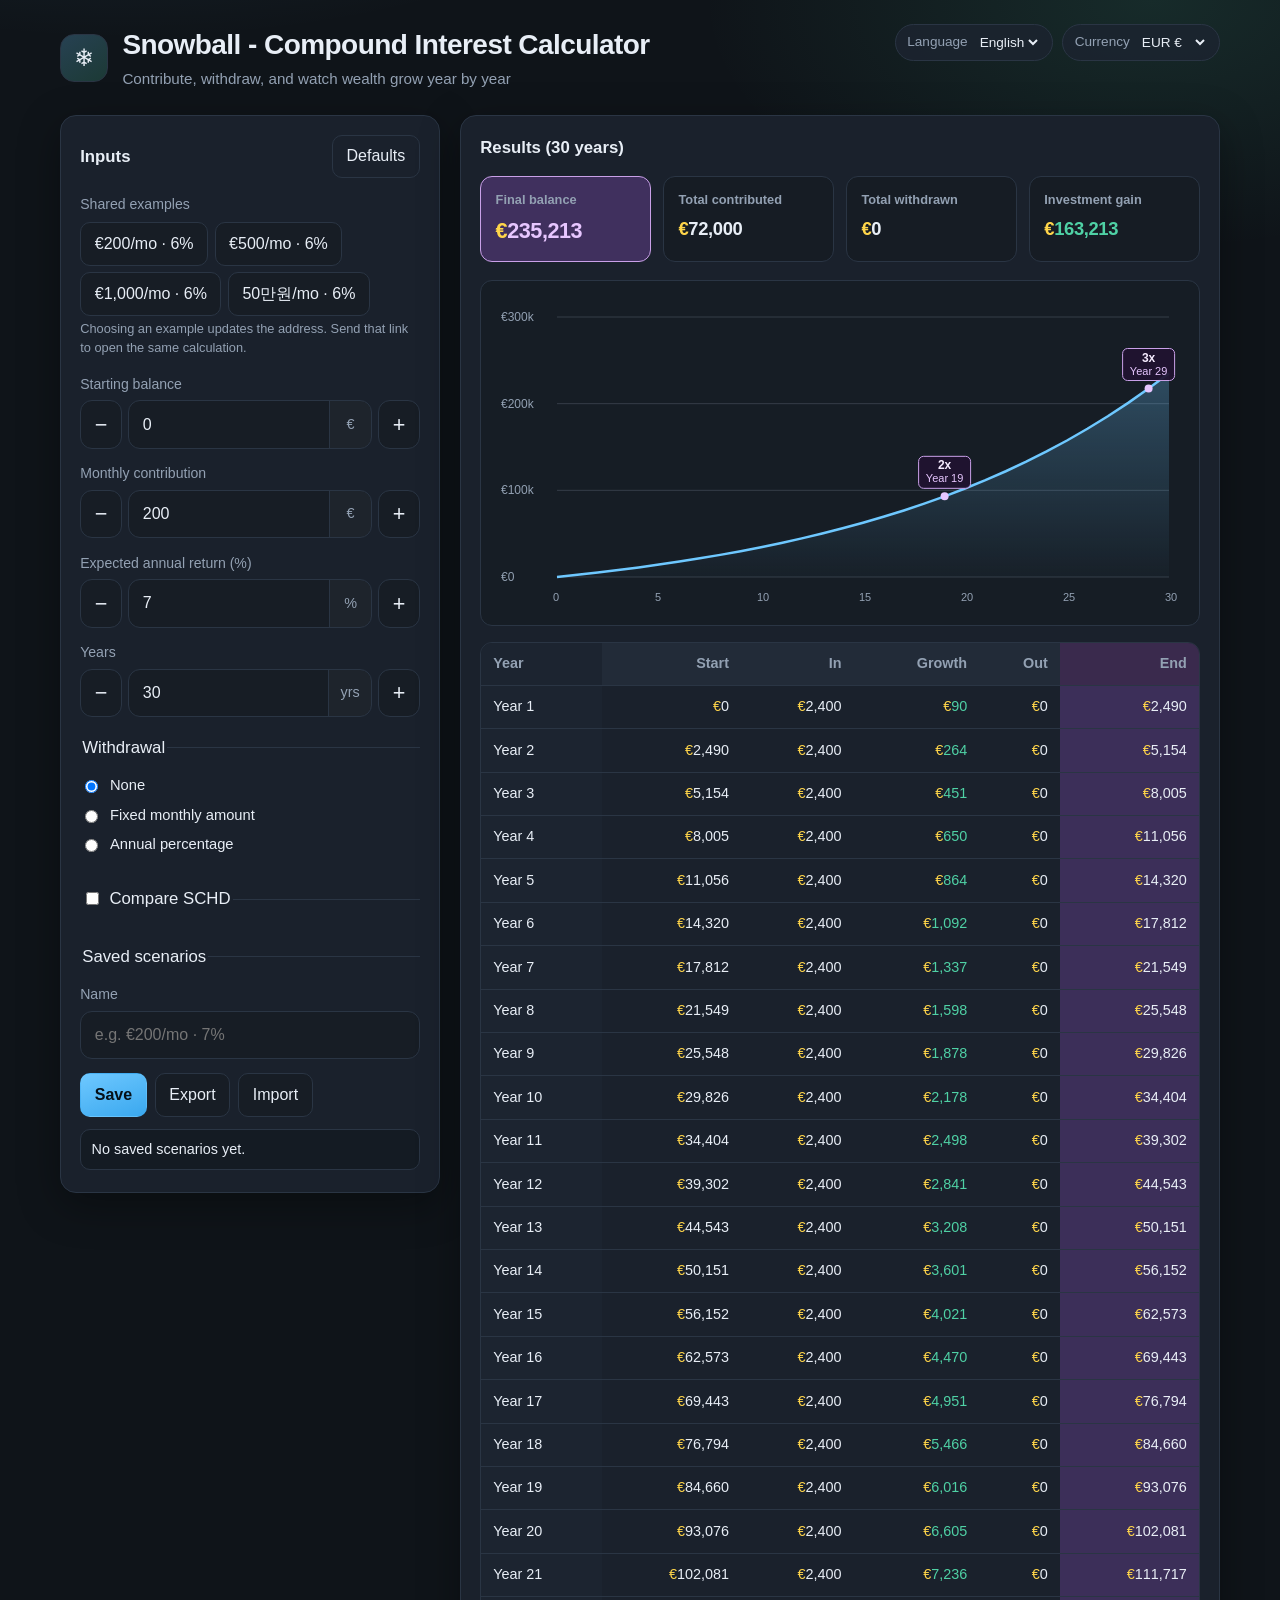
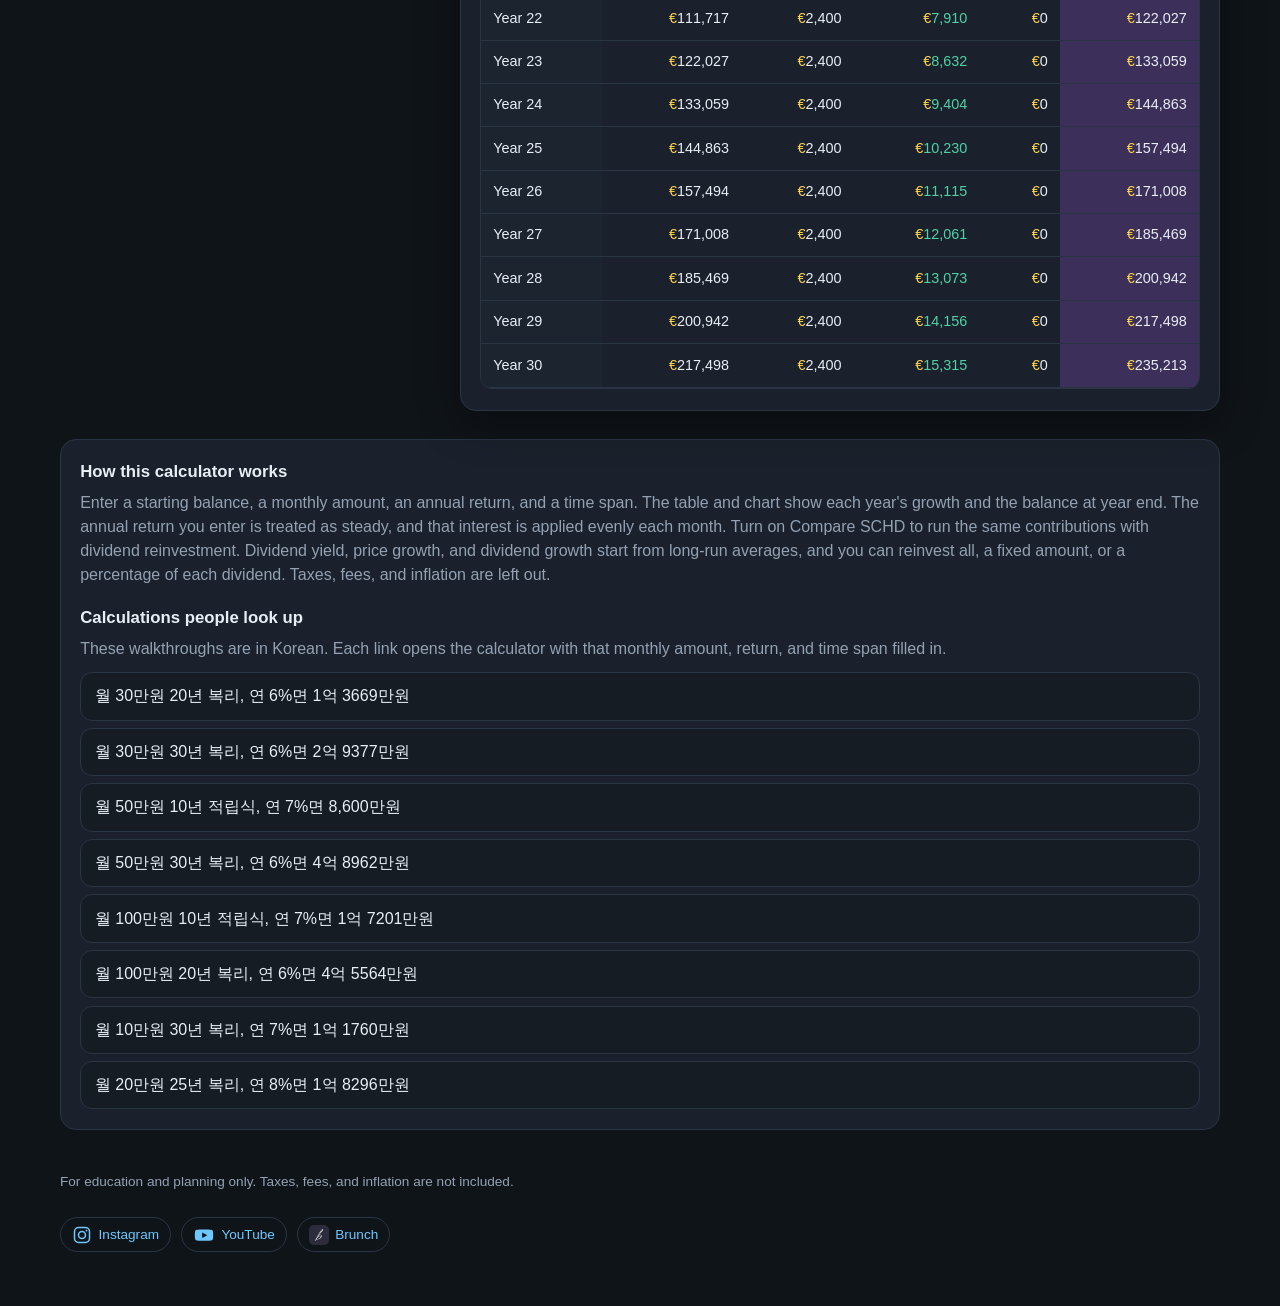
==== en/index.html @ b776bf3e "Keep SCHD comparison off until it is turned on, and add the Search Console check file. Co-authored-b" ====
<!DOCTYPE html>
<html lang="en">
<head>
  <meta charset="UTF-8" />
  <meta name="viewport" content="width=device-width, initial-scale=1" />
  <title>Snowball Compound Interest Calculator | Monthly savings after 10, 20, 30 years</title>
  <meta name="description" content="Enter a monthly amount and an annual return to see the balance after 10, 20, or 30 years. At 6%, 300,000 won a month for 20 years becomes about 137 million won." />
  <meta name="robots" content="index,follow" />
  <link rel="canonical" href="https://dublinajae.github.io/snowball/en/" />
  <link rel="alternate" hreflang="ko" href="https://dublinajae.github.io/snowball/" />
  <link rel="alternate" hreflang="en" href="https://dublinajae.github.io/snowball/en/" />
  <link rel="alternate" hreflang="x-default" href="https://dublinajae.github.io/snowball/" />
  <meta property="og:type" content="website" />
  <meta property="og:locale" content="en_US" />
  <meta property="og:site_name" content="Snowball" />
  <meta property="og:title" content="Snowball Compound Interest Calculator | See what monthly saving becomes" />
  <meta property="og:description" content="300,000 won a month for 20 years at 6% grows to about 137 million won. Change the amount, return, and years in the calculator." />
  <meta property="og:url" content="https://dublinajae.github.io/snowball/en/" />
  <meta name="twitter:card" content="summary" />
  <meta name="twitter:title" content="Snowball Compound Interest Calculator | See what monthly saving becomes" />
  <meta name="twitter:description" content="See a 20-year and 10-year monthly saving result, then change the amount and return yourself." />
  <script type="application/ld+json">
  {
    "@context": "https://schema.org",
    "@type": "WebApplication",
    "name": "Snowball - Compound Interest Calculator",
    "url": "https://dublinajae.github.io/snowball/en/",
    "applicationCategory": "FinanceApplication",
    "operatingSystem": "Web",
    "inLanguage": "en",
    "offers": { "@type": "Offer", "price": "0", "priceCurrency": "KRW" },
    "description": "Calculate the balance after 10, 20, or 30 years of monthly contributions."
  }
  </script>
  <link rel="stylesheet" href="../styles.css?v=21" />
  <link rel="icon" href="data:image/svg+xml,<svg xmlns='http://www.w3.org/2000/svg' viewBox='0 0 100 100'><text y='.9em' font-size='90'>❄</text></svg>" />
</head>
<body>
  <div class="app">
    <header class="header">
      <div class="brand">
        <span class="brand-mark" aria-hidden="true">❄</span>
        <div>
          <h1 data-i18n="appTitle">Snowball - Compound Interest Calculator</h1>
          <p class="tagline" data-i18n="tagline">Contribute, withdraw, and watch wealth grow year by year</p>
        </div>
      </div>
      <div class="header-controls">
        <label class="chip">
          <span data-i18n="language">Language</span>
          <select id="language" aria-label="Language">
            <option value="ko">한국어</option>
            <option value="en" selected>English</option>
          </select>
        </label>
        <label class="chip">
          <span data-i18n="currency">Currency</span>
          <select id="currency" aria-label="Currency">
            <option value="EUR">EUR €</option>
            <option value="KRW">KRW 원</option>
          </select>
        </label>
      </div>
    </header>

    <main class="layout">
      <section class="panel inputs" aria-labelledby="inputs-heading">
        <div class="panel-head">
          <h2 id="inputs-heading" data-i18n="inputsTitle">Inputs</h2>
          <button type="button" id="resetDefaults" class="btn ghost" data-i18n="reset">Defaults</button>
        </div>

        <div class="examples">
          <p class="examples-label" data-i18n="examplesTitle">Shared examples</p>
          <div class="example-row" id="exampleList"></div>
          <p class="hint" data-i18n="examplesHint">Choosing an example updates the address. Send that link to open the same calculation.</p>
        </div>

        <div class="field">
          <label for="initialBalance" data-i18n="initialBalance">Starting balance</label>
          <div class="stepper">
            <button type="button" class="step-btn" data-nudge="down" aria-label="Decrease">−</button>
            <div class="input-with-suffix">
              <input id="initialBalance" type="text" inputmode="numeric" autocomplete="off" />
              <span class="suffix currency-suffix">€</span>
            </div>
            <button type="button" class="step-btn" data-nudge="up" aria-label="Increase">+</button>
          </div>
        </div>

        <div class="field">
          <label for="monthlyContribution" data-i18n="monthlyContribution">Monthly contribution</label>
          <div class="stepper">
            <button type="button" class="step-btn" data-nudge="down" aria-label="Decrease">−</button>
            <div class="input-with-suffix">
              <input id="monthlyContribution" type="text" inputmode="numeric" autocomplete="off" />
              <span class="suffix currency-suffix">€</span>
            </div>
            <button type="button" class="step-btn" data-nudge="up" aria-label="Increase">+</button>
          </div>
        </div>

        <div class="field">
          <label for="annualReturn" data-i18n="annualReturn">Expected annual return (%)</label>
          <div class="stepper">
            <button type="button" class="step-btn" data-nudge="down" aria-label="Decrease">−</button>
            <div class="input-with-suffix">
              <input id="annualReturn" type="number" step="0.1" inputmode="decimal" />
              <span class="suffix">%</span>
            </div>
            <button type="button" class="step-btn" data-nudge="up" aria-label="Increase">+</button>
          </div>
        </div>

        <div class="field">
          <label for="years" data-i18n="years">Years</label>
          <div class="stepper">
            <button type="button" class="step-btn" data-nudge="down" aria-label="Decrease">−</button>
            <div class="input-with-suffix">
              <input id="years" type="number" min="1" max="80" step="1" inputmode="numeric" />
              <span class="suffix" data-i18n="yearsUnit">yrs</span>
            </div>
            <button type="button" class="step-btn" data-nudge="up" aria-label="Increase">+</button>
          </div>
        </div>

        <fieldset class="fieldset">
          <legend data-i18n="withdrawalTitle">Withdrawal</legend>
          <div class="radio-row">
            <label>
              <input type="radio" name="withdrawalMode" value="none" checked />
              <span data-i18n="withdrawalNone">None</span>
            </label>
            <label>
              <input type="radio" name="withdrawalMode" value="fixed" />
              <span data-i18n="withdrawalFixed">Fixed monthly amount</span>
            </label>
            <label>
              <input type="radio" name="withdrawalMode" value="percent" />
              <span data-i18n="withdrawalPercent">Annual percentage</span>
            </label>
          </div>

          <div class="field withdrawal-field" id="fixedWithdrawalField" hidden>
            <label for="monthlyWithdrawal" data-i18n="monthlyWithdrawal">Monthly withdrawal</label>
            <div class="stepper">
              <button type="button" class="step-btn" data-nudge="down" aria-label="Decrease">−</button>
              <div class="input-with-suffix">
                <input id="monthlyWithdrawal" type="text" inputmode="numeric" autocomplete="off" />
                <span class="suffix currency-suffix">€</span>
              </div>
              <button type="button" class="step-btn" data-nudge="up" aria-label="Increase">+</button>
            </div>
          </div>

          <div class="field withdrawal-field" id="percentWithdrawalField" hidden>
            <label for="annualWithdrawalPercent" data-i18n="annualWithdrawalPercent">Annual withdrawal rate (%)</label>
            <div class="stepper">
              <button type="button" class="step-btn" data-nudge="down" aria-label="Decrease">−</button>
              <div class="input-with-suffix">
                <input id="annualWithdrawalPercent" type="number" min="0" max="100" step="0.1" inputmode="decimal" />
                <span class="suffix">%</span>
              </div>
              <button type="button" class="step-btn" data-nudge="up" aria-label="Increase">+</button>
            </div>
            <p class="hint" data-i18n="percentHint">Each year, withdraw that percentage of the opening balance in 12 equal monthly parts.</p>
          </div>
        </fieldset>

        <fieldset class="fieldset">
          <legend>
            <label class="legend-check">
              <input id="schdEnabled" type="checkbox" />
              <span data-i18n="schdCompare">Compare SCHD</span>
            </label>
          </legend>
          <div id="schdSettings" hidden>
          <p class="hint" data-i18n="schdHint">The 3.1% yield is Schwab’s distribution yield as of 31 July 2026 (3.13%), rounded. The 11% dividend growth is the 2012–2025 dividend CAGR (10.99%). The 10% price growth is an estimate of price appreciation after taking the dividend out of the 13.42% annualized total return since inception.</p>
          <div class="field">
            <label for="schdYield" data-i18n="schdYield">Annual dividend yield (%)</label>
            <div class="stepper">
              <button type="button" class="step-btn" data-nudge="down" aria-label="Decrease">−</button>
              <div class="input-with-suffix">
                <input id="schdYield" type="number" step="0.1" inputmode="decimal" />
                <span class="suffix">%</span>
              </div>
              <button type="button" class="step-btn" data-nudge="up" aria-label="Increase">+</button>
            </div>
          </div>
          <div class="field">
            <label for="schdPriceGrowth" data-i18n="schdPriceGrowth">Annual price growth (%)</label>
            <div class="stepper">
              <button type="button" class="step-btn" data-nudge="down" aria-label="Decrease">−</button>
              <div class="input-with-suffix">
                <input id="schdPriceGrowth" type="number" step="0.1" inputmode="decimal" />
                <span class="suffix">%</span>
              </div>
              <button type="button" class="step-btn" data-nudge="up" aria-label="Increase">+</button>
            </div>
          </div>
          <div class="field">
            <label for="schdDividendGrowth" data-i18n="schdDividendGrowth">Annual dividend growth (%)</label>
            <div class="stepper">
              <button type="button" class="step-btn" data-nudge="down" aria-label="Decrease">−</button>
              <div class="input-with-suffix">
                <input id="schdDividendGrowth" type="number" step="0.1" inputmode="decimal" />
                <span class="suffix">%</span>
              </div>
              <button type="button" class="step-btn" data-nudge="up" aria-label="Increase">+</button>
            </div>
          </div>
          <div class="radio-row">
            <label>
              <input type="radio" name="schdReinvest" value="all" checked />
              <span data-i18n="schdReinvestAll">Reinvest all dividends</span>
            </label>
            <label>
              <input type="radio" name="schdReinvest" value="amount" />
              <span data-i18n="schdReinvestAmountMode">Reinvest a fixed amount</span>
            </label>
            <label>
              <input type="radio" name="schdReinvest" value="percent" />
              <span data-i18n="schdReinvestPercentMode">Reinvest a percentage</span>
            </label>
          </div>
          <div class="field withdrawal-field" id="schdAmountField" hidden>
            <label for="schdReinvestAmount" data-i18n="schdReinvestAmount">Monthly reinvestment</label>
            <div class="stepper">
              <button type="button" class="step-btn" data-nudge="down" aria-label="Decrease">−</button>
              <div class="input-with-suffix">
                <input id="schdReinvestAmount" type="text" inputmode="numeric" autocomplete="off" />
                <span class="suffix currency-suffix">€</span>
              </div>
              <button type="button" class="step-btn" data-nudge="up" aria-label="Increase">+</button>
            </div>
            <p class="hint" data-i18n="schdAmountHint">Only this much of the month’s dividend is used to buy more shares. If the dividend is smaller, all of it is reinvested.</p>
          </div>
          <div class="field withdrawal-field" id="schdPercentField" hidden>
            <label for="schdReinvestPercent" data-i18n="schdReinvestPercent">Reinvestment share (%)</label>
            <div class="stepper">
              <button type="button" class="step-btn" data-nudge="down" aria-label="Decrease">−</button>
              <div class="input-with-suffix">
                <input id="schdReinvestPercent" type="number" min="0" max="100" step="5" inputmode="decimal" />
                <span class="suffix">%</span>
              </div>
              <button type="button" class="step-btn" data-nudge="up" aria-label="Increase">+</button>
            </div>
            <p class="hint" data-i18n="schdPercentHint">This share of each month’s dividend buys more shares. The rest is kept as cash.</p>
          </div>
          </div>
        </fieldset>

        <fieldset class="fieldset scenarios">
          <legend data-i18n="scenariosTitle">Saved scenarios</legend>
          <div class="field">
            <label for="scenarioName" data-i18n="scenarioName">Name</label>
            <input id="scenarioName" type="text" maxlength="60" placeholder="e.g. €200/mo · 7%" />
          </div>
          <div class="btn-row">
            <button type="button" id="saveScenario" class="btn primary" data-i18n="save">Save</button>
            <button type="button" id="exportJson" class="btn" data-i18n="export">Export</button>
            <label class="btn file-btn">
              <span data-i18n="import">Import</span>
              <input id="importJson" type="file" accept="application/json,.json" hidden />
            </label>
          </div>
          <ul id="scenarioList" class="scenario-list" aria-live="polite"></ul>
        </fieldset>
      </section>

      <section class="panel results" aria-labelledby="results-heading">
        <div class="panel-head">
          <h2 id="results-heading">Results (30 years)</h2>
        </div>

        <div class="summary" id="summary">
          <article class="stat stat-final">
            <h3 data-i18n="finalBalance">Final balance</h3>
            <p class="stat-value" id="finalBalance">—</p>
          </article>
          <article class="stat">
            <h3 data-i18n="totalContributed">Total contributed</h3>
            <p class="stat-value" id="totalContributed">—</p>
          </article>
          <article class="stat">
            <h3 data-i18n="totalWithdrawn">Total withdrawn</h3>
            <p class="stat-value" id="totalWithdrawn">—</p>
          </article>
          <article class="stat">
            <h3 data-i18n="gain">Investment gain</h3>
            <p class="stat-value" id="gain">—</p>
          </article>
        </div>

        <div class="summary summary-schd" id="schdSummary" hidden>
          <article class="stat stat-schd">
            <h3 data-i18n="schdTotal">SCHD assets</h3>
            <p class="stat-value" id="schdTotal">—</p>
          </article>
          <article class="stat">
            <h3 data-i18n="schdCash">Cash dividends</h3>
            <p class="stat-value" id="schdCash">—</p>
          </article>
          <article class="stat">
            <h3 data-i18n="schdGap">Versus compound</h3>
            <p class="stat-value" id="schdGap">—</p>
          </article>
        </div>

        <div class="chart-wrap">
          <canvas id="chart" width="800" height="320" role="img" aria-label="Asset growth chart"></canvas>
        </div>

        <div class="table-wrap">
          <table id="yearTable">
            <thead>
              <tr>
                <th data-i18n="colYear">Year</th>
                <th data-i18n="colStart">Start</th>
                <th data-i18n="colContrib">In</th>
                <th data-i18n="colGrowth">Growth</th>
                <th data-i18n="colWithdraw">Out</th>
                <th class="col-end" data-i18n="colEnd">End</th>
                <th class="col-schd" data-i18n="colSchd">SCHD</th>
                <th class="col-dividend" data-i18n="colDividendCash">Cash dividends</th>
              </tr>
            </thead>
            <tbody></tbody>
          </table>
        </div>
      </section>
    </main>

    <section class="seo-note" aria-labelledby="about-heading">
      <h2 id="about-heading" data-i18n="aboutTitle">How this calculator works</h2>
      <p data-i18n="aboutBody">Enter a starting balance, a monthly amount, an annual return, and a time span. The table and chart show each year's growth and the balance at year end. The annual return you enter is treated as steady, and that interest is applied evenly each month. Turn on Compare SCHD to run the same contributions with dividend reinvestment. Dividend yield, price growth, and dividend growth start from long-run averages, and you can reinvest all, a fixed amount, or a percentage of each dividend. Taxes, fees, and inflation are left out.</p>
      <h2 data-i18n="guidesTitle">Calculations people look up</h2>
      <p>These walkthroughs are in Korean. Each link opens the calculator with that monthly amount, return, and time span filled in.</p>
      <ul class="guide-links">
        <li><a href="../wol-30manwon-20nyeon/">월 30만원 20년 복리, 연 6%면 1억 3669만원</a></li>
        <li><a href="../wol-30manwon-30nyeon/">월 30만원 30년 복리, 연 6%면 2억 9377만원</a></li>
        <li><a href="../wol-50manwon-10nyeon/">월 50만원 10년 적립식, 연 7%면 8,600만원</a></li>
        <li><a href="../wol-50manwon-30nyeon/">월 50만원 30년 복리, 연 6%면 4억 8962만원</a></li>
        <li><a href="../wol-100manwon-10nyeon/">월 100만원 10년 적립식, 연 7%면 1억 7201만원</a></li>
        <li><a href="../wol-100manwon-20nyeon/">월 100만원 20년 복리, 연 6%면 4억 5564만원</a></li>
        <li><a href="../wol-10manwon-30nyeon/">월 10만원 30년 복리, 연 7%면 1억 1760만원</a></li>
        <li><a href="../wol-20manwon-25nyeon/">월 20만원 25년 복리, 연 8%면 1억 8296만원</a></li>
      </ul>
    </section>

    <footer class="footer">
      <p data-i18n="disclaimer">For education and planning only. Taxes, fees, and inflation are not included.</p>
      <nav class="social" aria-label="DublinAjae">
        <a href="https://instagram.com/DublinAjae" target="_blank" rel="noopener noreferrer">
          <svg viewBox="0 0 24 24" width="20" height="20" aria-hidden="true">
            <rect x="3" y="3" width="18" height="18" rx="5" fill="none" stroke="currentColor" stroke-width="1.8"/>
            <circle cx="12" cy="12" r="4.2" fill="none" stroke="currentColor" stroke-width="1.8"/>
            <circle cx="17.4" cy="6.6" r="1.1" fill="currentColor"/>
          </svg>
          <span>Instagram</span>
        </a>
        <a href="https://youtube.com/@DublinAjae" target="_blank" rel="noopener noreferrer">
          <svg viewBox="0 0 24 24" width="22" height="20" aria-hidden="true">
            <path fill="currentColor" d="M23 12.2s0-3.2-.4-4.6c-.2-.9-.9-1.6-1.8-1.8C19.2 5.4 12 5.4 12 5.4s-7.2 0-8.8.4c-.9.2-1.6.9-1.8 1.8C1 9 1 12.2 1 12.2s0 3.2.4 4.6c.2.9.9 1.6 1.8 1.8 1.6.4 8.8.4 8.8.4s7.2 0 8.8-.4c.9-.2 1.6-.9 1.8-1.8.4-1.4.4-4.6.4-4.6zM9.8 15.5v-6.6l6.2 3.3-6.2 3.3z"/>
          </svg>
          <span>YouTube</span>
        </a>
        <a href="https://brunch.co.kr/@dublinajae" target="_blank" rel="noopener noreferrer">
          <img src="../brunch.png" width="20" height="20" alt="" />
          <span>Brunch</span>
        </a>
      </nav>
    </footer>
  </div>

  <script src="../app.js?v=29"></script>
</body>
</html>
---- styles.css ----
:root {
  --bg: #0f1419;
  --bg-elevated: #171d25;
  --panel: #1c2430;
  --border: #2a3544;
  --text: #e8eef6;
  --muted: #93a1b3;
  --accent: #6ec8ff;
  --accent-strong: #3aa8ef;
  --good: #4fd1a5;
  --warn: #f0b35a;
  --unit-eok: #ffd54a;
  --unit-man: #f0a06a;
  --danger: #f07178;
  --shadow: 0 12px 40px rgba(0, 0, 0, 0.35);
  --radius: 16px;
  --font: "Segoe UI", "Apple SD Gothic Neo", "Noto Sans KR", sans-serif;
}

* {
  box-sizing: border-box;
}

html, body {
  margin: 0;
  min-height: 100%;
  background:
    radial-gradient(1200px 600px at 10% -10%, rgba(110, 200, 255, 0.16), transparent 55%),
    radial-gradient(900px 500px at 90% 0%, rgba(79, 209, 165, 0.12), transparent 50%),
    var(--bg);
  color: var(--text);
  font-family: var(--font);
}

body {
  line-height: 1.5;
}

.app {
  max-width: 1200px;
  margin: 0 auto;
  padding: 1.5rem 1.25rem 3rem;
}

.header {
  display: flex;
  flex-wrap: wrap;
  justify-content: space-between;
  gap: 1rem;
  align-items: flex-start;
  margin-bottom: 1.5rem;
}

.brand {
  display: flex;
  gap: 0.9rem;
  align-items: center;
}

.brand-mark {
  display: grid;
  place-items: center;
  width: 3rem;
  height: 3rem;
  border-radius: 14px;
  background: linear-gradient(145deg, rgba(110, 200, 255, 0.25), rgba(79, 209, 165, 0.2));
  border: 1px solid var(--border);
  font-size: 1.5rem;
}

.brand h1 {
  margin: 0;
  font-size: 1.75rem;
  letter-spacing: -0.02em;
}

.tagline {
  margin: 0.15rem 0 0;
  color: var(--muted);
  font-size: 0.95rem;
}

.header-controls {
  display: flex;
  flex-wrap: wrap;
  gap: 0.6rem;
}

.chip {
  display: flex;
  align-items: center;
  gap: 0.5rem;
  padding: 0.45rem 0.7rem;
  border: 1px solid var(--border);
  border-radius: 999px;
  background: rgba(28, 36, 48, 0.85);
  color: var(--muted);
  font-size: 0.85rem;
}

.chip select,
input,
button,
.file-btn {
  font: inherit;
}

.chip select {
  border: 0;
  background: transparent;
  color: var(--text);
  outline: none;
}

.layout {
  display: grid;
  grid-template-columns: minmax(280px, 380px) minmax(0, 1fr);
  gap: 1.25rem;
  align-items: start;
}

.layout > * {
  min-width: 0;
}

.panel {
  background: color-mix(in srgb, var(--panel) 92%, black);
  border: 1px solid var(--border);
  border-radius: var(--radius);
  box-shadow: var(--shadow);
  padding: 1.15rem 1.2rem 1.35rem;
}

.panel-head {
  display: flex;
  justify-content: space-between;
  align-items: center;
  gap: 0.75rem;
  margin-bottom: 1rem;
}

.panel-head h2,
.fieldset legend {
  margin: 0;
  font-size: 1.05rem;
}

.legend-check {
  display: inline-flex;
  align-items: center;
  gap: 0.45rem;
  cursor: pointer;
}

#schdSettings[hidden],
.summary-schd[hidden] {
  display: none !important;
}

#yearTable:not(.schd-on) .col-schd,
#yearTable:not(.schd-on) .col-dividend {
  display: none;
}

.field {
  display: grid;
  gap: 0.35rem;
  margin-bottom: 0.9rem;
}

.field[hidden],
.withdrawal-field[hidden] {
  display: none !important;
}

.field label {
  color: var(--muted);
  font-size: 0.88rem;
}

.stepper {
  display: grid;
  grid-template-columns: 2.6rem minmax(0, 1fr) 2.6rem;
  gap: 0.4rem;
  align-items: stretch;
}

.step-btn {
  appearance: none;
  border: 1px solid var(--border);
  border-radius: 12px;
  background: var(--bg-elevated);
  color: var(--text);
  font-size: 1.35rem;
  line-height: 1;
  cursor: pointer;
  padding: 0;
  touch-action: manipulation;
}

.step-btn:hover {
  border-color: var(--accent);
  color: var(--accent);
}

.step-btn:active {
  transform: translateY(1px);
}

.input-with-suffix {
  display: grid;
  grid-template-columns: minmax(0, 1fr) auto;
  align-items: stretch;
  min-width: 0;
  border: 1px solid var(--border);
  border-radius: 12px;
  overflow: hidden;
  background: var(--bg-elevated);
}

.input-with-suffix:focus-within {
  border-color: var(--accent);
  box-shadow: 0 0 0 3px rgba(110, 200, 255, 0.15);
}

.input-with-suffix input,
.field > input[type="text"],
.field > input[type="number"] {
  width: 100%;
  min-width: 0;
  border: 0;
  background: transparent;
  color: var(--text);
  padding: 0.7rem 0.85rem;
  outline: none;
  font-variant-numeric: tabular-nums;
}

input[type="number"] {
  -moz-appearance: textfield;
  appearance: textfield;
}

input[type="number"]::-webkit-outer-spin-button,
input[type="number"]::-webkit-inner-spin-button {
  appearance: none;
  margin: 0;
}

.field > input[type="text"],
.field > input[type="number"] {
  border: 1px solid var(--border);
  border-radius: 12px;
  background: var(--bg-elevated);
}

.field > input[type="text"]:focus,
.field > input[type="number"]:focus {
  border-color: var(--accent);
  box-shadow: 0 0 0 3px rgba(110, 200, 255, 0.15);
}

.suffix {
  display: grid;
  place-items: center;
  min-width: 2.6rem;
  padding: 0 0.7rem;
  color: var(--muted);
  background: rgba(255, 255, 255, 0.03);
  border-left: 1px solid var(--border);
  font-size: 0.9rem;
}

.fieldset {
  margin: 1.1rem 0 0;
  padding: 0.9rem 0 0;
  border: 0;
  border-top: 1px solid var(--border);
}

.radio-row {
  display: grid;
  gap: 0.45rem;
  margin-bottom: 0.85rem;
}

.radio-row label {
  display: flex;
  gap: 0.55rem;
  align-items: center;
  color: var(--text);
  font-size: 0.92rem;
  cursor: pointer;
}

.hint {
  margin: 0.2rem 0 0;
  color: var(--muted);
  font-size: 0.8rem;
}

.btn-row {
  display: flex;
  flex-wrap: wrap;
  gap: 0.5rem;
  margin-bottom: 0.75rem;
}

.btn,
.file-btn {
  appearance: none;
  border: 1px solid var(--border);
  background: var(--bg-elevated);
  color: var(--text);
  border-radius: 10px;
  padding: 0.55rem 0.85rem;
  cursor: pointer;
  transition: background 0.15s ease, border-color 0.15s ease, transform 0.1s ease;
}

.btn:hover,
.file-btn:hover {
  border-color: var(--accent);
}

.btn:active,
.file-btn:active {
  transform: translateY(1px);
}

.btn.primary {
  background: linear-gradient(160deg, var(--accent), var(--accent-strong));
  border-color: transparent;
  color: #061018;
  font-weight: 650;
}

.btn.ghost {
  background: transparent;
}

.btn.danger {
  color: var(--danger);
}

.scenario-list {
  list-style: none;
  margin: 0;
  padding: 0;
  display: grid;
  gap: 0.45rem;
}

.scenario-list li {
  display: flex;
  justify-content: space-between;
  gap: 0.5rem;
  align-items: center;
  padding: 0.55rem 0.65rem;
  border: 1px solid var(--border);
  border-radius: 10px;
  background: rgba(15, 20, 25, 0.45);
}

.scenario-list .name {
  font-size: 0.9rem;
  word-break: break-word;
}

.scenario-actions {
  display: flex;
  gap: 0.35rem;
  flex-shrink: 0;
}

.summary {
  display: grid;
  grid-template-columns: repeat(4, minmax(0, 1fr));
  gap: 0.75rem;
  margin-bottom: 1.1rem;
}

.stat {
  padding: 0.85rem 0.9rem;
  border-radius: 12px;
  border: 1px solid var(--border);
  background: rgba(15, 20, 25, 0.4);
}

.stat h3 {
  margin: 0;
  color: var(--muted);
  font-size: 0.8rem;
  font-weight: 550;
}

.stat-value {
  margin: 0.35rem 0 0;
  font-size: 1.15rem;
  font-variant-numeric: tabular-nums;
  font-weight: 700;
  letter-spacing: -0.02em;
  word-break: break-word;
}

.stat-final {
  background: rgba(126, 74, 176, 0.38);
  border-color: #c9a0e8;
}

.stat-final .stat-value {
  color: #e7c6ff;
  font-size: 1.35rem;
}

.summary-schd {
  grid-template-columns: repeat(3, minmax(0, 1fr));
}

.stat-schd {
  background: rgba(255, 213, 74, 0.14);
  border-color: #d4a017;
}

.stat-schd .stat-value {
  color: #ffd54a;
  font-size: 1.35rem;
}

.stat-value.positive {
  color: var(--good);
}

.stat-value.negative {
  color: var(--danger);
}

.chart-wrap {
  border: 1px solid var(--border);
  border-radius: 12px;
  background: rgba(15, 20, 25, 0.35);
  padding: 0.75rem;
  margin-bottom: 1rem;
}

.chart-wrap canvas {
  width: 100%;
  height: auto;
  display: block;
  cursor: crosshair;
}

.table-wrap {
  overflow-x: auto;
  -webkit-overflow-scrolling: touch;
  border: 1px solid var(--border);
  border-radius: 12px;
}

.unit-eok {
  color: var(--unit-eok);
}

.unit-man {
  color: var(--unit-man);
}

td.num-up {
  color: var(--good);
}

td.num-down {
  color: var(--danger);
}

table {
  width: 100%;
  border-collapse: collapse;
  font-variant-numeric: tabular-nums;
  font-size: 0.9rem;
}

th, td {
  padding: 0.65rem 0.75rem;
  text-align: right;
  border-bottom: 1px solid var(--border);
  white-space: nowrap;
}

th:first-child,
td:first-child {
  text-align: left;
  position: sticky;
  left: 0;
  background: var(--panel);
}

thead th {
  position: sticky;
  top: 0;
  background: #222b38;
  color: var(--muted);
  font-weight: 600;
  z-index: 1;
}

thead th:first-child {
  z-index: 2;
}

tbody tr:hover td {
  background: rgba(110, 200, 255, 0.06);
}

tbody tr:hover td:first-child {
  background: #243041;
}

th.col-end,
td.col-end {
  background: rgba(126, 74, 176, 0.34);
}

thead th.col-end {
  background: #3a2a4d;
}

tbody tr:hover td.col-end {
  background: rgba(126, 74, 176, 0.5);
}

th.col-schd,
td.col-schd {
  background: rgba(255, 213, 74, 0.12);
}

thead th.col-schd {
  background: #3d3420;
}

tbody tr:hover td.col-schd {
  background: rgba(255, 213, 74, 0.22);
}

.examples {
  margin-bottom: 1rem;
}

.examples-label {
  margin: 0 0 0.45rem;
  color: var(--muted);
  font-size: 0.88rem;
}

.example-row {
  display: flex;
  flex-wrap: wrap;
  gap: 0.4rem;
}

.example-btn.active {
  border-color: var(--accent);
  background: rgba(110, 200, 255, 0.12);
}

.social {
  display: flex;
  flex-wrap: wrap;
  gap: 0.6rem;
  margin: 0.35rem 0;
}

.social a {
  display: inline-flex;
  align-items: center;
  gap: 0.4rem;
  padding: 0.4rem 0.7rem;
  border: 1px solid var(--border);
  border-radius: 999px;
  color: var(--text);
}

.social img {
  width: 20px;
  height: 20px;
  border-radius: 5px;
  display: block;
}

.social a:hover {
  border-color: var(--accent);
  text-decoration: none;
}

.footer {
  margin-top: 1.75rem;
  color: var(--muted);
  font-size: 0.85rem;
  display: grid;
  gap: 0.35rem;
}

.footer a {
  color: var(--accent);
  text-decoration: none;
}

.footer a:hover {
  text-decoration: underline;
}

.seo-note {
  margin-top: 1.75rem;
  padding: 1.15rem 1.2rem 1.25rem;
  border: 1px solid var(--border);
  border-radius: var(--radius);
  background: color-mix(in srgb, var(--panel) 92%, black);
}

.seo-note h2 {
  margin: 1.1rem 0 0.45rem;
  font-size: 1.05rem;
}

.seo-note h2:first-child {
  margin-top: 0;
}

.seo-note p,
.guide p {
  margin: 0.4rem 0 0;
  color: var(--muted);
}

.guide-links {
  list-style: none;
  margin: 0.7rem 0 0;
  padding: 0;
  display: grid;
  gap: 0.45rem;
}

.guide-links a {
  display: block;
  padding: 0.7rem 0.85rem;
  border: 1px solid var(--border);
  border-radius: 12px;
  background: rgba(15, 20, 25, 0.4);
  color: var(--text);
  text-decoration: none;
}

.guide-links a:hover {
  border-color: var(--accent);
}

.guide {
  max-width: 760px;
}

.guide h1 {
  margin: 0.4rem 0 0.6rem;
  font-size: 1.7rem;
  letter-spacing: -0.03em;
  line-height: 1.3;
}

.guide > p a {
  color: var(--accent);
}

.guide .summary h2 {
  margin: 0;
  color: var(--muted);
  font-size: 0.8rem;
  font-weight: 550;
}

.guide-actions .btn {
  color: var(--text);
}

.guide-actions .btn.primary {
  color: #061018;
}

.guide .lead {
  color: var(--text);
  font-size: 1.05rem;
}

.guide .summary {
  margin-top: 1rem;
}

.guide-actions {
  display: flex;
  flex-wrap: wrap;
  gap: 0.5rem;
  margin: 1rem 0 0.4rem;
}

.guide-actions a {
  text-decoration: none;
}

@media (max-width: 900px) {
  .layout {
    grid-template-columns: 1fr;
  }

  .summary {
    grid-template-columns: repeat(2, minmax(0, 1fr));
  }
}

@media (max-width: 520px) {
  .app {
    padding: 0.85rem 0.75rem 2.25rem;
  }

  .header {
    flex-direction: column;
    gap: 0.75rem;
  }

  .brand {
    align-items: flex-start;
  }

  .brand-mark {
    width: 2.4rem;
    height: 2.4rem;
    border-radius: 12px;
    font-size: 1.2rem;
  }

  .brand h1 {
    font-size: 1.28rem;
    line-height: 1.25;
  }

  .tagline {
    font-size: 0.85rem;
  }

  .header-controls {
    width: 100%;
  }

  .panel {
    padding: 0.95rem 0.8rem 1.1rem;
  }

  .example-row {
    display: grid;
    grid-template-columns: 1fr 1fr;
  }

  .example-btn {
    width: 100%;
    text-align: center;
  }

  .summary {
    grid-template-columns: 1fr 1fr;
    gap: 0.55rem;
  }

  .stat {
    padding: 0.7rem 0.7rem;
  }

  .stat-value,
  .stat-final .stat-value {
    font-size: 1.02rem;
  }

  .chart-wrap {
    padding: 0.4rem 0.25rem 0.2rem;
  }

  .input-with-suffix input,
  .field > input[type="text"],
  .chip select,
  .btn,
  .file-btn {
    font-size: 16px;
  }

  .stepper {
    grid-template-columns: 2.75rem minmax(0, 1fr) 2.75rem;
  }

  .step-btn {
    min-height: 2.75rem;
  }

  .btn-row .btn,
  .btn-row .file-btn {
    flex: 1 1 calc(50% - 0.5rem);
    text-align: center;
  }

  th,
  td {
    padding: 0.5rem 0.4rem;
    font-size: 0.78rem;
  }

  #yearTable th:nth-child(2),
  #yearTable td:nth-child(2) {
    display: none;
  }

  .social a {
    flex: 1 1 auto;
    justify-content: center;
  }
}
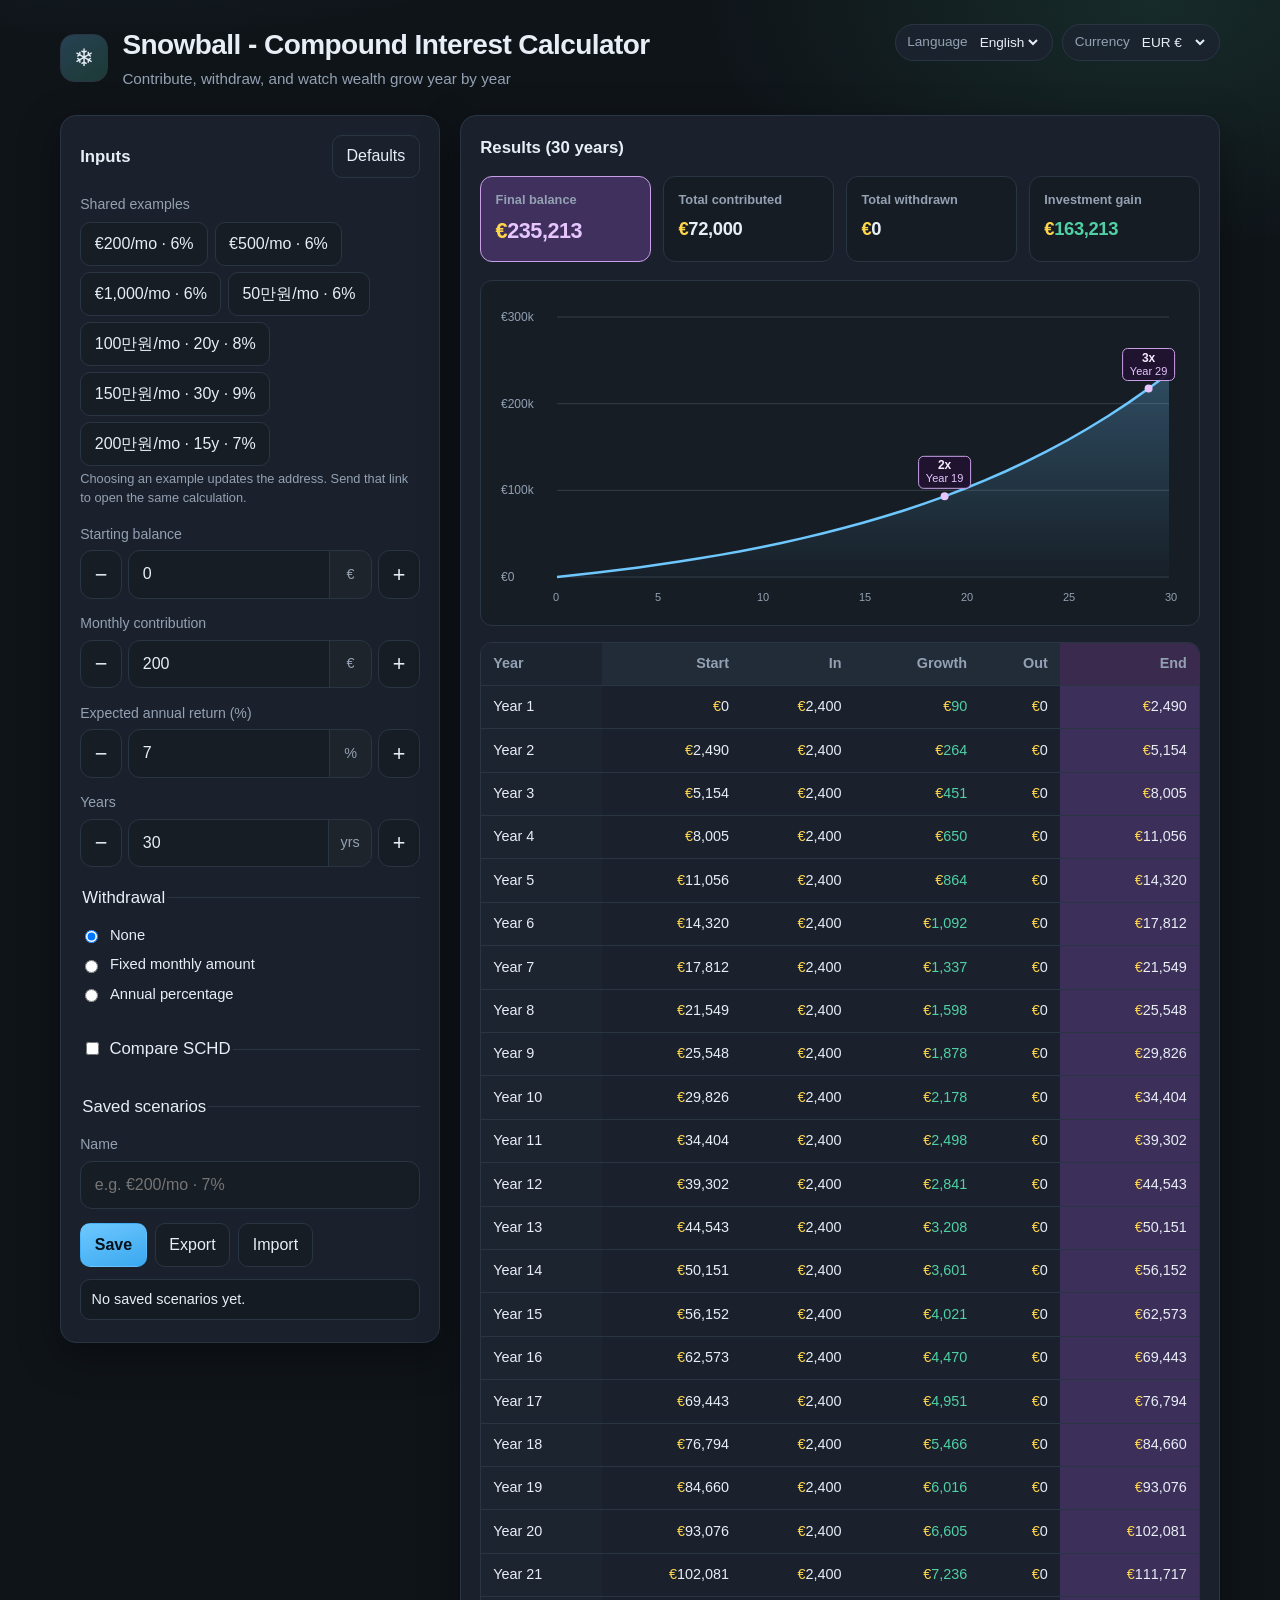
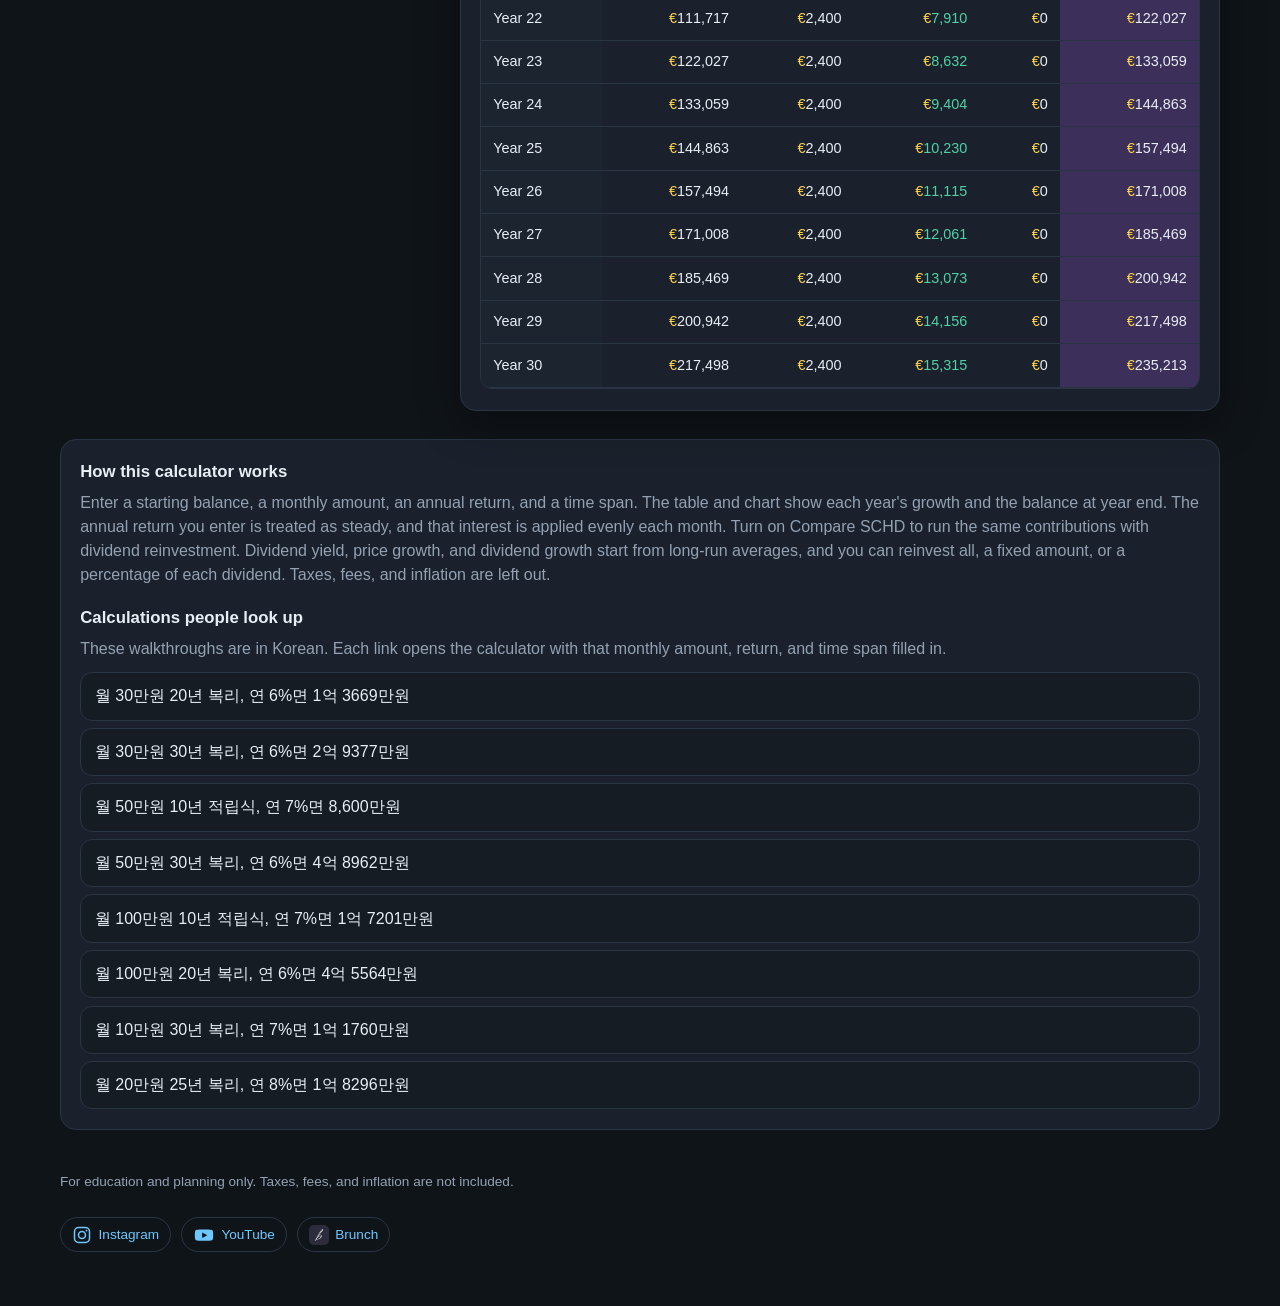
==== commit 049e7f0f: "Add three Korean monthly-saving examples with their own time spans. Co-authored-by: Cursor <cursorag" ====
--- a/en/index.html
+++ b/en/index.html
@@ -175,7 +175,7 @@
             </label>
           </legend>
           <div id="schdSettings" hidden>
-          <p class="hint" data-i18n="schdHint">The 3.1% yield is Schwab’s distribution yield as of 31 July 2026 (3.13%), rounded. The 11% dividend growth is the 2012–2025 dividend CAGR (10.99%). The 10% price growth is an estimate of price appreciation after taking the dividend out of the 13.42% annualized total return since inception.</p>
+          <p class="hint" data-i18n="schdHint">The 3.1% yield is the current distribution yield. The 11% dividend growth is the 2012–2025 dividend CAGR (10.99%). The 6% price growth is a conservative assumption, below the historical price rise of about 10%.</p>
           <div class="field">
             <label for="schdYield" data-i18n="schdYield">Annual dividend yield (%)</label>
             <div class="stepper">
@@ -373,6 +373,6 @@
     </footer>
   </div>
 
-  <script src="../app.js?v=29"></script>
+  <script src="../app.js?v=32"></script>
 </body>
 </html>
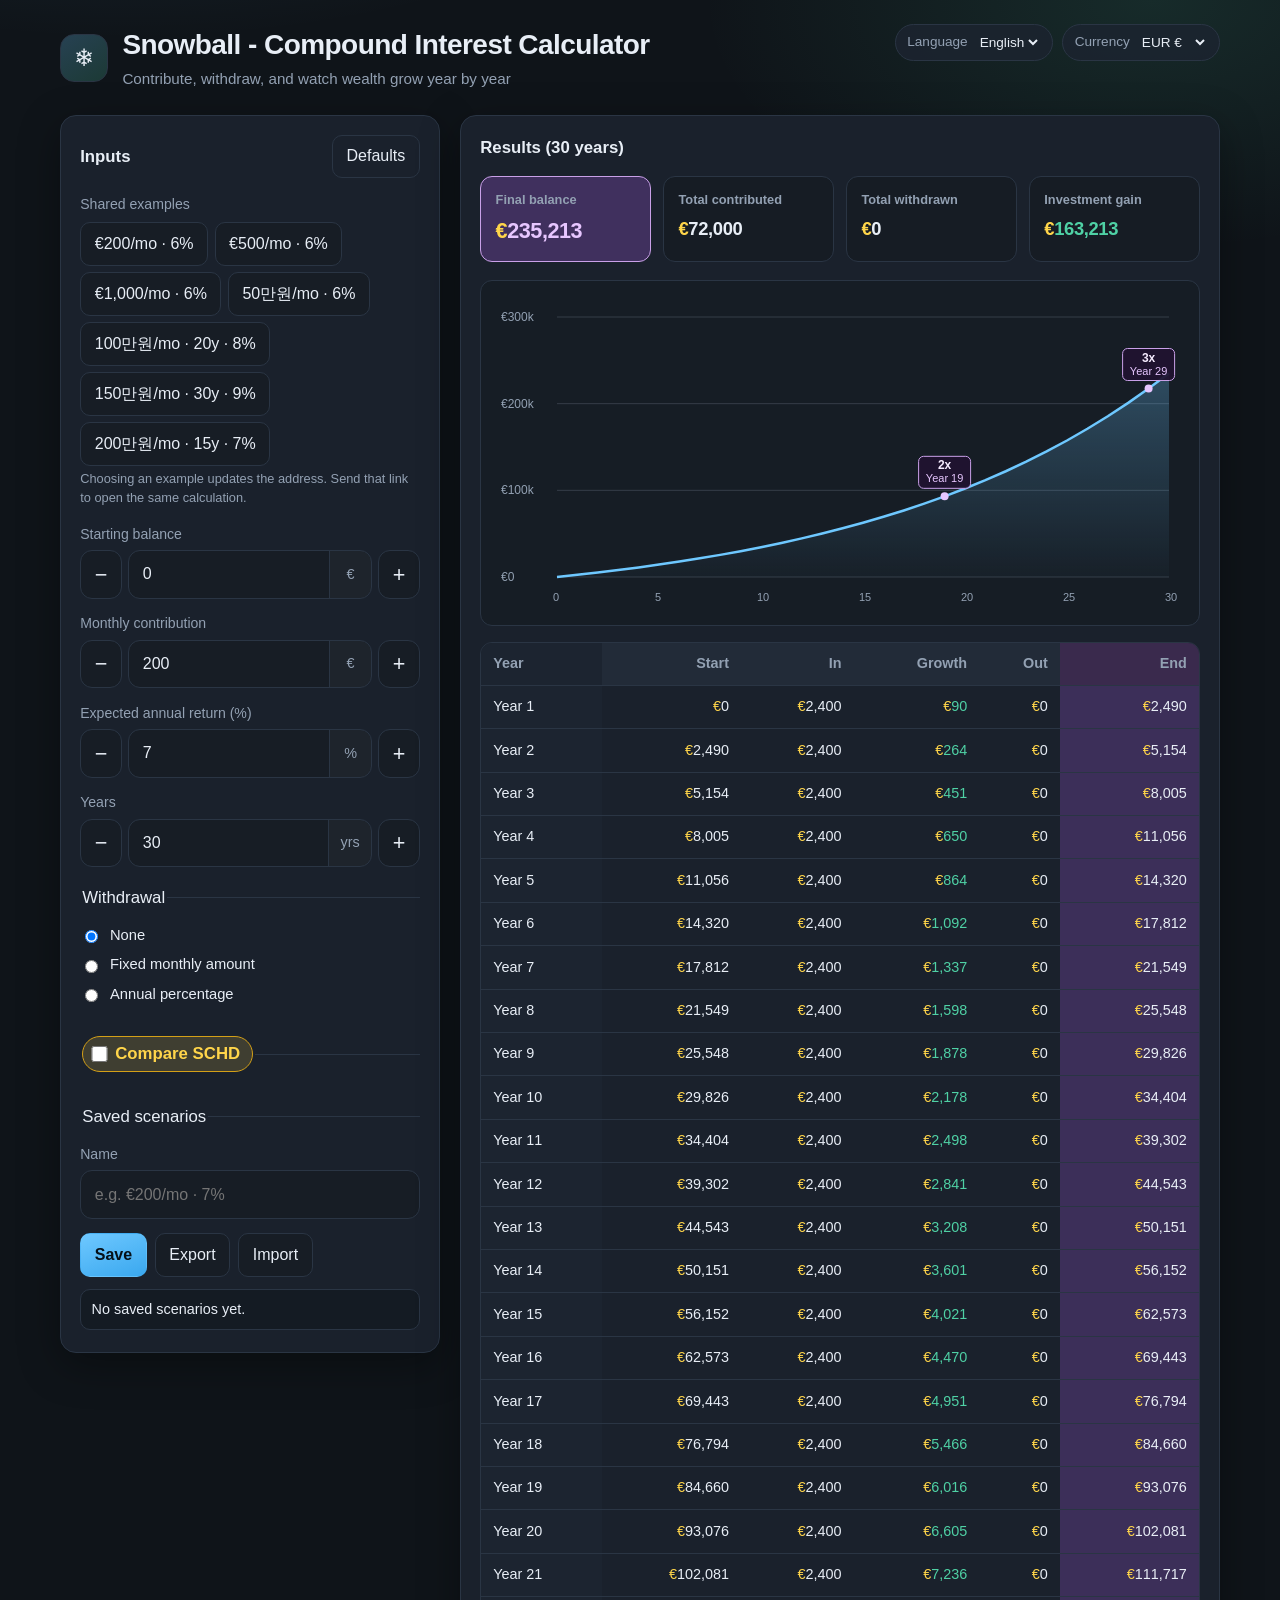
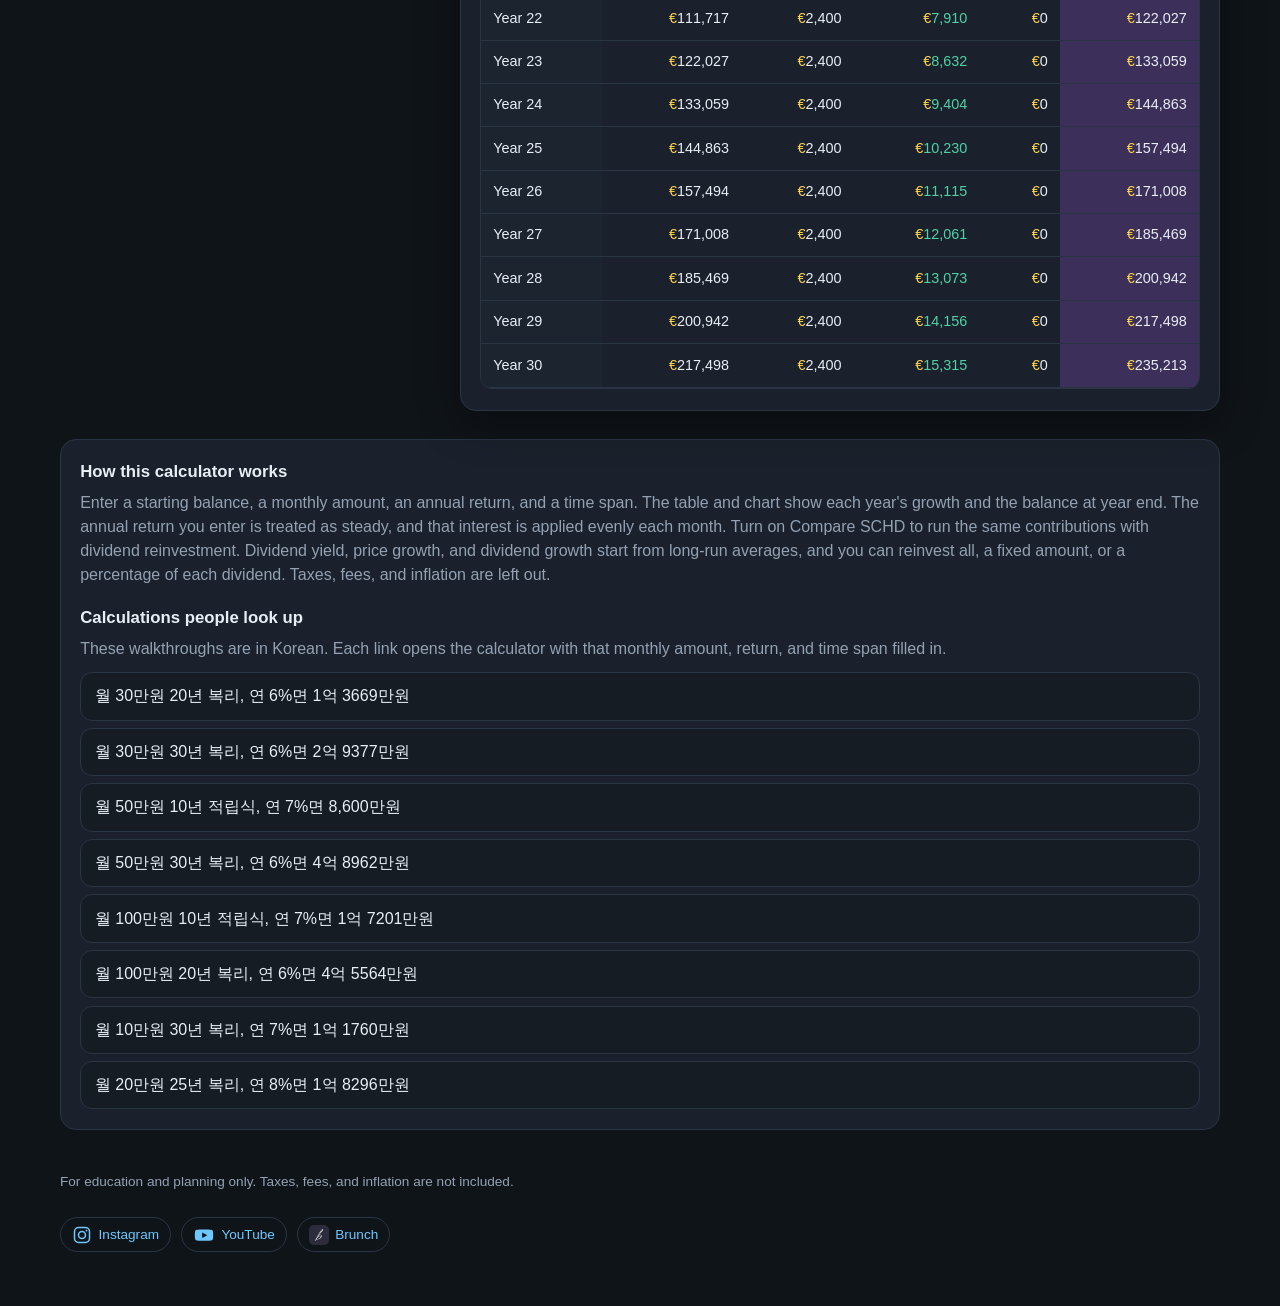
==== commit 9d6e1e50: "Make the SCHD comparison switch stand out in gold. Co-authored-by: Cursor <cursoragent@cursor.com>" ====
--- a/en/index.html
+++ b/en/index.html
@@ -32,7 +32,7 @@
     "description": "Calculate the balance after 10, 20, or 30 years of monthly contributions."
   }
   </script>
-  <link rel="stylesheet" href="../styles.css?v=21" />
+  <link rel="stylesheet" href="../styles.css?v=22" />
   <link rel="icon" href="data:image/svg+xml,<svg xmlns='http://www.w3.org/2000/svg' viewBox='0 0 100 100'><text y='.9em' font-size='90'>❄</text></svg>" />
 </head>
 <body>
--- a/styles.css
+++ b/styles.css
@@ -149,7 +149,20 @@
   display: inline-flex;
   align-items: center;
   gap: 0.45rem;
+  padding: 0.28rem 0.75rem 0.28rem 0.5rem;
+  border: 1px solid #d4a017;
+  border-radius: 999px;
+  background: rgba(255, 213, 74, 0.16);
+  color: #ffd54a;
+  font-weight: 700;
   cursor: pointer;
+}
+
+.legend-check input {
+  width: 1.05rem;
+  height: 1.05rem;
+  margin: 0;
+  accent-color: #ffd54a;
 }
 
 #schdSettings[hidden],
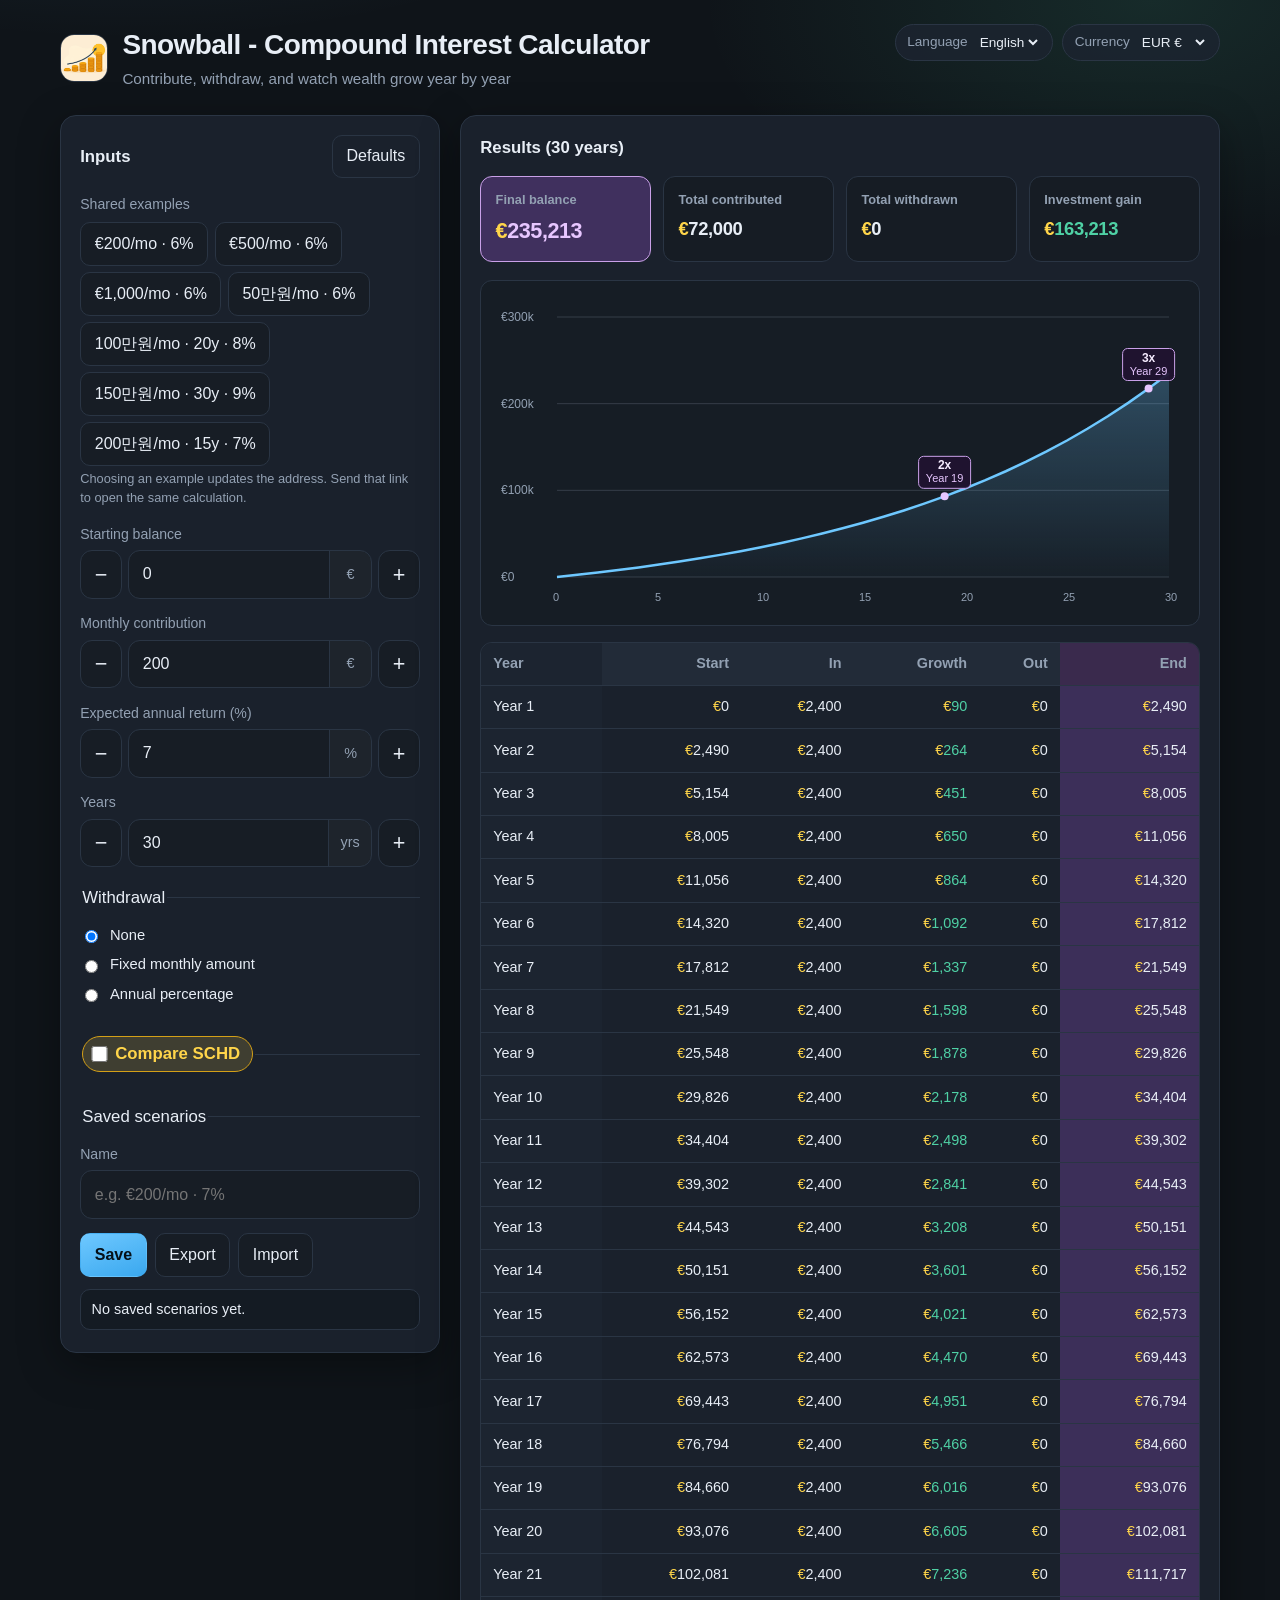
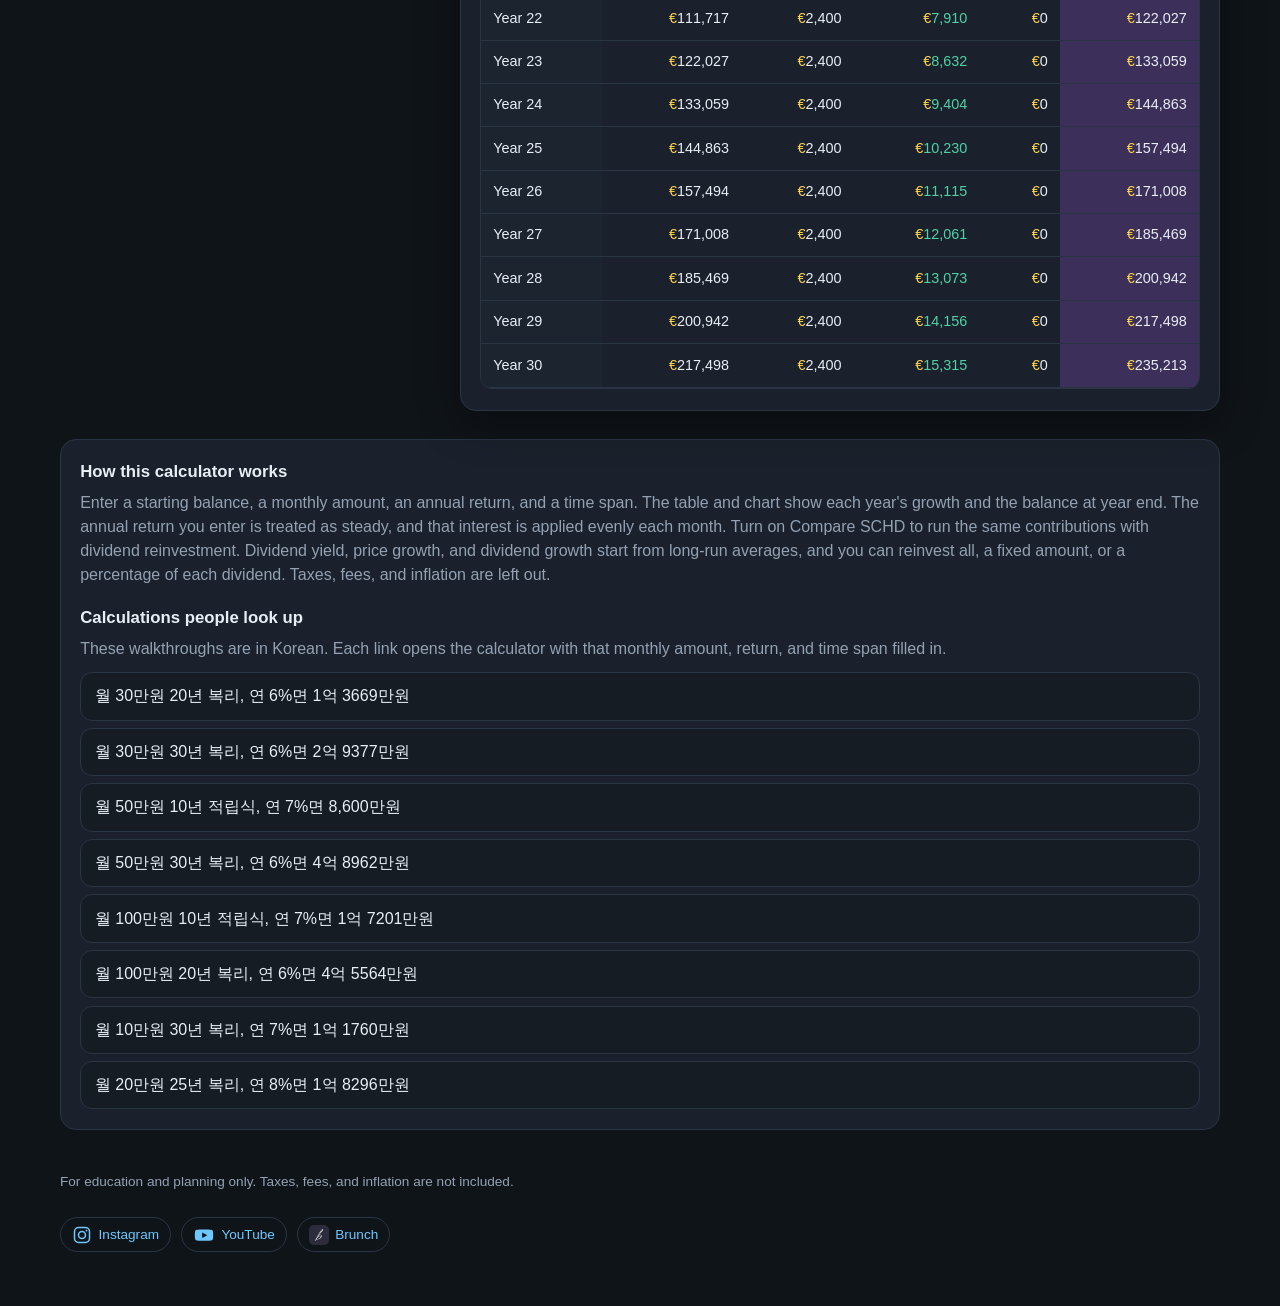
==== commit 65066fe7: "Show the coin-stack illustration next to the site title. Co-authored-by: Cursor <cursoragent@cursor." ====
--- a/en/index.html
+++ b/en/index.html
@@ -32,14 +32,15 @@
     "description": "Calculate the balance after 10, 20, or 30 years of monthly contributions."
   }
   </script>
-  <link rel="stylesheet" href="../styles.css?v=22" />
-  <link rel="icon" href="data:image/svg+xml,<svg xmlns='http://www.w3.org/2000/svg' viewBox='0 0 100 100'><text y='.9em' font-size='90'>❄</text></svg>" />
+  <link rel="stylesheet" href="../styles.css?v=23" />
+  <link rel="icon" href="../favicon.png?v=1" type="image/png" />
+  <link rel="apple-touch-icon" href="../apple-touch-icon.png" />
 </head>
 <body>
   <div class="app">
     <header class="header">
       <div class="brand">
-        <span class="brand-mark" aria-hidden="true">❄</span>
+        <img class="brand-mark" src="../apple-touch-icon.png" alt="" width="48" height="48" />
         <div>
           <h1 data-i18n="appTitle">Snowball - Compound Interest Calculator</h1>
           <p class="tagline" data-i18n="tagline">Contribute, withdraw, and watch wealth grow year by year</p>
--- a/styles.css
+++ b/styles.css
@@ -63,9 +63,9 @@
   width: 3rem;
   height: 3rem;
   border-radius: 14px;
-  background: linear-gradient(145deg, rgba(110, 200, 255, 0.25), rgba(79, 209, 165, 0.2));
-  border: 1px solid var(--border);
-  font-size: 1.5rem;
+  border: 1px solid var(--border);
+  object-fit: cover;
+  flex-shrink: 0;
 }
 
 .brand h1 {
@@ -745,7 +745,6 @@
     width: 2.4rem;
     height: 2.4rem;
     border-radius: 12px;
-    font-size: 1.2rem;
   }
 
   .brand h1 {
